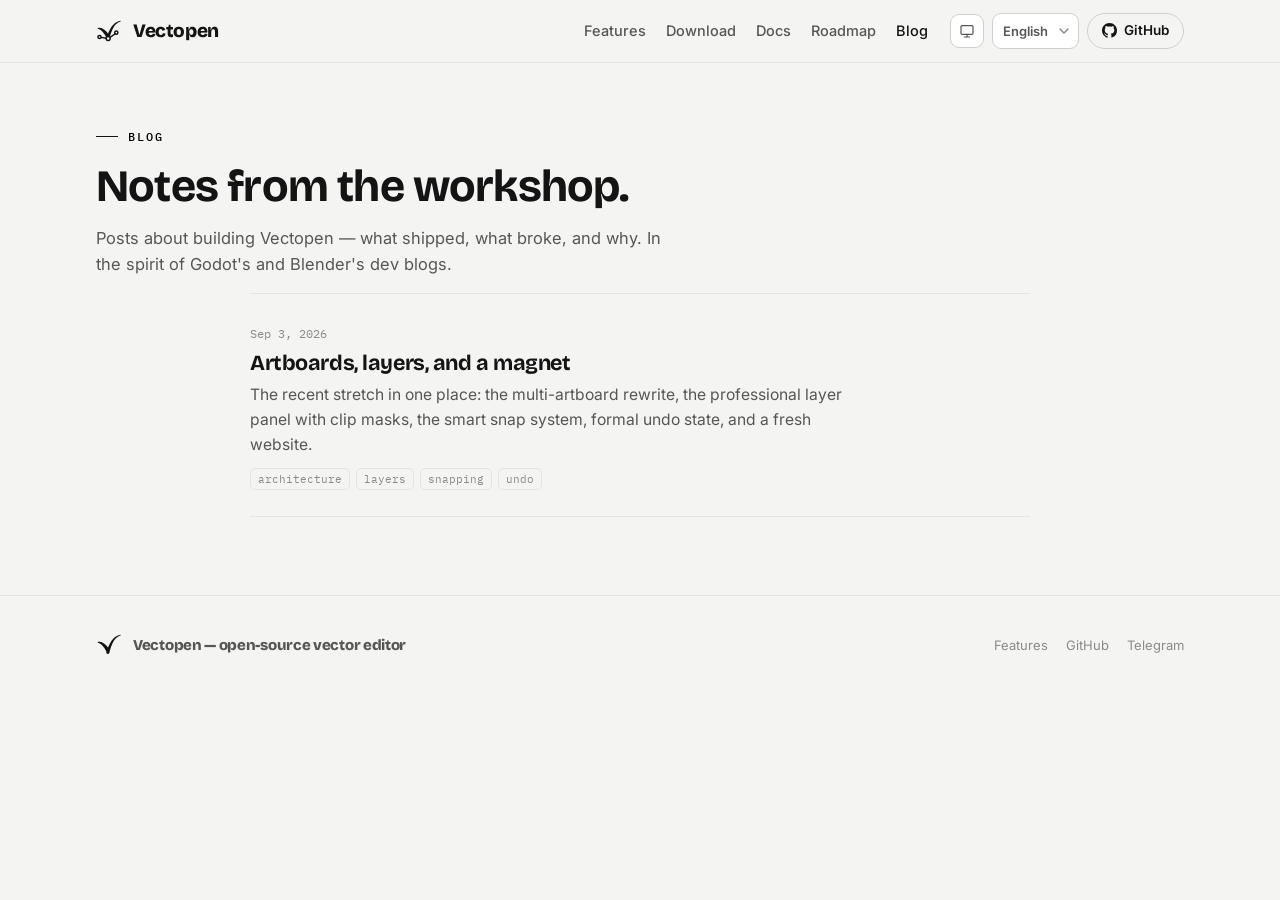
==== web/blog/index.html @ fef42748 "Initial commit: landing page, blog, and user manual Moved from the main -Vectopen repo: web/ (landin" ====
<!doctype html>
<html lang="en">
<head>
<meta charset="utf-8">
<meta name="viewport" content="width=device-width, initial-scale=1">
<title>Vectopen — Blog</title>
<meta name="description" content="Blog for Vectopen — notes from building an open-source vector editor on Godot.">
<script>try{var t=localStorage.getItem('vectopen-theme');if(t==='light'||t==='dark')document.documentElement.setAttribute('data-theme',t);}catch(e){}</script>
<link rel="preconnect" href="https://fonts.googleapis.com">
<link rel="preconnect" href="https://fonts.gstatic.com" crossorigin>
<link rel="stylesheet" href="https://fonts.googleapis.com/css2?family=Bricolage+Grotesque:opsz,wght@12..96,500;12..96,600;12..96,700;12..96,800&family=Inter:wght@400;500;600&family=IBM+Plex+Mono:wght@400;500&display=swap">
<link rel="stylesheet" href="../assets/site.css">
<link rel="icon" href="data:image/svg+xml,%3Csvg xmlns='http://www.w3.org/2000/svg' viewBox='268.5 499 34.5 29'%3E%3Cpath fill='%23141414' d='M282.118,523.24C281.195,520.222 277.013,515.111 275.044,513.419C274.945,513.334 273.04,511.481 270.881,511.072C270.503,511 270.557,510.899 270.23,510.617C270.393,510.469 270.498,510.265 270.661,510.117C270.667,510.112 271.728,509.793 272.892,509.882C277.366,510.222 281.733,513.812 284.248,517.571C285.167,515.396 286.308,512.985 287.583,510.872C290.112,506.679 294.107,501.703 300.722,500.449C300.795,500.435 300.873,500.382 300.942,500.409C301.254,500.529 301.195,500.632 301.505,500.752C301.344,500.9 301.323,501.163 301.162,501.312C300.923,501.533 296.197,502.223 292.169,508.513C289.34,512.929 287.609,518.8 286.423,523.234C286.435,523.896 286.318,524.489 286.055,524.984C284.748,527.441 281.627,526.228 281.897,524.005C281.905,523.937 281.981,523.667 282.118,523.24Z'/%3E%3C/svg%3E">
<style>
.blog-hero{padding:64px 0 8px}
.post-row{
  display:block;border-top:1px solid var(--line);padding:26px 0;
}
.post-row:last-child{border-bottom:1px solid var(--line)}
.post-row time{font-family:"IBM Plex Mono",monospace;font-size:12px;color:var(--ink-3)}
.post-row h3{font-size:1.35rem;margin:6px 0 7px;letter-spacing:-.02em}
.post-row:hover h3{text-decoration:underline;text-underline-offset:3px}
.post-row p{color:var(--ink-2);font-size:.98rem;max-width:60ch}
.post-row .tags{margin-top:10px;display:flex;gap:6px;flex-wrap:wrap}
.post-row .tag-chip{font-family:"IBM Plex Mono",monospace;font-size:10.5px;color:var(--ink-3);border:1px solid var(--line);border-radius:5px;padding:2px 7px}
#loaderr{color:var(--ink-3);margin-top:24px}
</style>
</head>
<body>

<header class="nav">
  <div class="wrap nav-in">
    <a class="brand" href="../">
      <svg class="logomark" viewBox="0 0 35 31" aria-hidden="true"><g transform="translate(-268.083 -498.615)"><path class="lm-swoosh" d="M282.118,523.24C281.195,520.222 277.013,515.111 275.044,513.419C274.945,513.334 273.04,511.481 270.881,511.072C270.503,511 270.557,510.899 270.23,510.617C270.393,510.469 270.498,510.265 270.661,510.117C270.667,510.112 271.728,509.793 272.892,509.882C277.366,510.222 281.733,513.812 284.248,517.571C285.167,515.396 286.308,512.985 287.583,510.872C290.112,506.679 294.107,501.703 300.722,500.449C300.795,500.435 300.873,500.382 300.942,500.409C301.254,500.529 301.195,500.632 301.505,500.752C301.344,500.9 301.323,501.163 301.162,501.312C300.923,501.533 296.197,502.223 292.169,508.513C289.34,512.929 287.609,518.8 286.423,523.234C286.435,523.896 286.318,524.489 286.055,524.984C284.748,527.441 281.627,526.228 281.897,524.005C281.905,523.937 281.981,523.667 282.118,523.24Z"/><path class="lm-line" d="M284.811,524.256L293.701,517.917"/><path class="lm-line" d="M282.229,522.133L272.651,520.59" transform="translate(2.25866 2.12231)"/><circle class="lm-node" cx="283.98" cy="524.256" r="7.468" transform="matrix(0.282308,0,0,0.282308,215.263,368.353)"/><circle class="lm-node" cx="283.98" cy="524.256" r="7.468" transform="matrix(0.282308,0,0,0.282308,192.632,374.146)"/><circle class="lm-node" cx="283.98" cy="524.256" r="7.468" transform="matrix(0.356531,0,0,0.356531,183.24,337.342)"/></g></svg>
      Vectopen
    </a>
    <nav class="nav-links">
      <a href="../#features" data-i18n="nav.features">Features</a>
      <a href="../#download" data-i18n="nav.download">Download</a>
      <a href="../#docs" data-i18n="nav.docs">Docs</a>
      <a href="../#roadmap" data-i18n="nav.roadmap">Roadmap</a>
      <a href="./" aria-current="page" data-i18n="nav.blog">Blog</a>
    </nav>
    <div class="nav-tools">
      <button id="themeBtn" class="icon-btn" type="button" aria-label="Toggle theme">
        <svg class="ti ti-system" viewBox="0 0 24 24" fill="none" stroke="currentColor" stroke-width="1.8"><rect x="3" y="4" width="18" height="13" rx="1.5"/><path d="M8 21h8M12 17v4" stroke-linecap="round"/></svg>
        <svg class="ti ti-light" viewBox="0 0 24 24" fill="none" stroke="currentColor" stroke-width="1.8" stroke-linecap="round"><circle cx="12" cy="12" r="4"/><path d="M12 2v2M12 20v2M2 12h2M20 12h2M4.9 4.9l1.4 1.4M17.7 17.7l1.4 1.4M19.1 4.9l-1.4 1.4M6.3 17.7l-1.4 1.4"/></svg>
        <svg class="ti ti-dark" viewBox="0 0 24 24" fill="currentColor"><path d="M21 12.8A9 9 0 1111.2 3a7 7 0 009.8 9.8z"/></svg>
      </button>
      <select id="langSel" class="lang-sel" aria-label="Language"></select>
      <a class="nav-gh" href="https://github.com/malabo1990/-Vectopen" target="_blank" rel="noopener">
        <svg width="15" height="15" viewBox="0 0 16 16" fill="currentColor" aria-hidden="true"><path d="M8 0C3.58 0 0 3.58 0 8c0 3.54 2.29 6.53 5.47 7.59.4.07.55-.17.55-.38 0-.19-.01-.82-.01-1.49-2.01.37-2.53-.49-2.69-.94-.09-.23-.48-.94-.82-1.13-.28-.15-.68-.52-.01-.53.63-.01 1.08.58 1.23.82.72 1.21 1.87.87 2.33.66.07-.52.28-.87.51-1.07-1.78-.2-3.64-.89-3.64-3.95 0-.87.31-1.59.82-2.15-.08-.2-.36-1.02.08-2.12 0 0 .67-.21 2.2.82.64-.18 1.32-.27 2-.27.68 0 1.36.09 2 .27 1.53-1.04 2.2-.82 2.2-.82.44 1.1.16 1.92.08 2.12.51.56.82 1.27.82 2.15 0 3.07-1.87 3.75-3.65 3.95.29.25.54.73.54 1.48 0 1.07-.01 1.93-.01 2.2 0 .21.15.46.55.38A8.01 8.01 0 0016 8c0-4.42-3.58-8-8-8z"/></svg>
        <span>GitHub</span>
      </a>
    </div>
  </div>
</header>

<section class="blog-hero">
  <div class="wrap">
    <div class="sec-eyebrow" data-i18n="blog.eyebrow">Blog</div>
    <h1 class="sec-h" style="font-size:clamp(2rem,4vw,2.8rem)" data-i18n="blog.h">Notes from the workshop.</h1>
    <p class="sec-lead" data-i18n="blog.lead">Posts about building Vectopen &mdash; what shipped, what broke, and why. In the spirit of Godot's and Blender's dev blogs.</p>
  </div>
</section>

<section style="padding-top:8px">
  <div class="wrap" style="max-width:52rem">
    <div id="posts"></div>
    <p id="empty" hidden data-i18n="blog.empty">No posts yet. Check back soon.</p>
    <p id="loaderr" hidden>Couldn't load the post list.</p>
  </div>
</section>

<footer>
  <div class="wrap foot-in">
    <span class="brand" style="font-size:15px;color:var(--ink-2)">
      <svg class="logomark" viewBox="0 0 35 31" width="20" height="20" aria-hidden="true"><g transform="translate(-268.083 -498.615)"><path class="lm-swoosh" d="M282.118,523.24C281.195,520.222 277.013,515.111 275.044,513.419C274.945,513.334 273.04,511.481 270.881,511.072C270.503,511 270.557,510.899 270.23,510.617C270.393,510.469 270.498,510.265 270.661,510.117C270.667,510.112 271.728,509.793 272.892,509.882C277.366,510.222 281.733,513.812 284.248,517.571C285.167,515.396 286.308,512.985 287.583,510.872C290.112,506.679 294.107,501.703 300.722,500.449C300.795,500.435 300.873,500.382 300.942,500.409C301.254,500.529 301.195,500.632 301.505,500.752C301.344,500.9 301.323,501.163 301.162,501.312C300.923,501.533 296.197,502.223 292.169,508.513C289.34,512.929 287.609,518.8 286.423,523.234C286.435,523.896 286.318,524.489 286.055,524.984C284.748,527.441 281.627,526.228 281.897,524.005C281.905,523.937 281.981,523.667 282.118,523.24Z"/></g></svg>
      <span data-i18n="foot.brand">Vectopen &mdash; open-source vector editor</span>
    </span>
    <div class="foot-links">
      <a href="../" data-i18n="nav.features">Home</a>
      <a href="https://github.com/malabo1990/-Vectopen" target="_blank" rel="noopener" data-i18n="foot.gh">GitHub</a>
      <a href="https://t.me/vectopen" target="_blank" rel="noopener" data-i18n="foot.tg">Telegram</a>
    </div>
  </div>
</footer>

<script src="../assets/i18n.js"></script>
<script src="../assets/site.js"></script>
<script src="../assets/blog.js"></script>
<script>
(function () {
  var host = document.getElementById("posts");
  VectopenBlog.list("").then(function (posts) {
    if (!posts.length) { document.getElementById("empty").hidden = false; return; }
    host.innerHTML = posts.map(function (p) {
      var tags = (p.tags || []).map(function (t) { return '<span class="tag-chip">' + VectopenBlog.esc(t) + '</span>'; }).join("");
      return '<a class="post-row" href="post.html?p=' + encodeURIComponent(p.slug) + '">'
        + '<time>' + VectopenBlog.fmtDate(p.date) + '</time>'
        + '<h3>' + VectopenBlog.esc(p.title) + '</h3>'
        + '<p>' + VectopenBlog.esc(p.summary || "") + '</p>'
        + (tags ? '<div class="tags">' + tags + '</div>' : '')
        + '</a>';
    }).join("");
  }).catch(function () {
    document.getElementById("loaderr").hidden = false;
  });
})();
</script>
</body>
</html>
---- web/assets/site.css ----
/* Vectopen site — shared shell. Identidad monocroma: negro · gris · blanco. */
*{margin:0;box-sizing:border-box}
img,svg{max-width:100%}
[hidden]{display:none!important}

:root{
  --paper:#F4F4F2;
  --surface:#FFFFFF;
  --surface-2:#F9F9F7;
  --ink:#141414;
  --ink-2:#565656;
  --ink-3:#8A8A8A;
  --line:#E4E4E1;
  --line-2:#CFCFCB;
  --accent:#141414;
  --accent-deep:#000000;
  --accent-wash:#EEEEEB;
  --node:#565656;
  --node-wash:#EEEEEB;
  --grid:rgba(20,20,20,.05);
  --radius:14px;
  --radius-sm:10px;
  --shadow-sm:0 1px 2px rgba(20,20,20,.05);
  --shadow:0 2px 4px rgba(20,20,20,.04), 0 18px 44px -22px rgba(20,20,20,.20);
  --maxw:1140px;
  color-scheme:light dark;
}
@media (prefers-color-scheme:dark){
  :root:not([data-theme="light"]){
    --paper:#0E0E0E;--surface:#171717;--surface-2:#121212;
    --ink:#EDEDEA;--ink-2:#A2A2A0;--ink-3:#6E6E6E;
    --line:#282828;--line-2:#3A3A3A;
    --accent:#EDEDEA;--accent-deep:#FFFFFF;--accent-wash:rgba(255,255,255,.06);
    --node:#A2A2A0;--node-wash:rgba(255,255,255,.06);--grid:rgba(237,237,234,.055);
    --shadow-sm:0 1px 2px rgba(0,0,0,.45);
    --shadow:0 2px 4px rgba(0,0,0,.35), 0 22px 50px -24px rgba(0,0,0,.65);
  }
}
:root[data-theme="dark"]{
  --paper:#0E0E0E;--surface:#171717;--surface-2:#121212;
  --ink:#EDEDEA;--ink-2:#A2A2A0;--ink-3:#6E6E6E;
  --line:#282828;--line-2:#3A3A3A;
  --accent:#EDEDEA;--accent-deep:#FFFFFF;--accent-wash:rgba(255,255,255,.06);
  --node:#A2A2A0;--node-wash:rgba(255,255,255,.06);--grid:rgba(237,237,234,.055);
  --shadow-sm:0 1px 2px rgba(0,0,0,.45);
  --shadow:0 2px 4px rgba(0,0,0,.35), 0 22px 50px -24px rgba(0,0,0,.65);
}

body{
  background:var(--paper);color:var(--ink);
  font-family:"Inter",system-ui,-apple-system,Segoe UI,Roboto,sans-serif;
  font-size:16px;line-height:1.6;-webkit-font-smoothing:antialiased;
}
.wrap{max-width:var(--maxw);margin:0 auto;padding:0 26px}
.mono{font-family:"IBM Plex Mono",ui-monospace,SFMono-Regular,Menlo,monospace}
h1,h2,h3,h4{font-family:"Bricolage Grotesque","Inter",sans-serif;line-height:1.08;letter-spacing:-.018em;font-weight:700}
a{color:inherit;text-decoration:none}
::selection{background:var(--accent);color:var(--paper)}

/* ---------- nav ---------- */
header.nav{position:sticky;top:0;z-index:50;background:var(--paper);border-bottom:1px solid var(--line)}
@supports (backdrop-filter:blur(1px)){
  header.nav{backdrop-filter:blur(10px);background:color-mix(in srgb, var(--paper) 82%, transparent)}
}
.nav-in{display:flex;align-items:center;gap:22px;height:62px}
.brand{display:flex;align-items:center;gap:11px;font-family:"Bricolage Grotesque",sans-serif;font-weight:800;font-size:19px;letter-spacing:-.02em}
.brand svg{width:26px;height:26px;flex:none}
.logomark{overflow:visible}
.logomark .lm-swoosh{fill:var(--accent)}
.logomark .lm-line{fill:none;stroke:var(--accent);stroke-width:1.4;vector-effect:non-scaling-stroke;stroke-linecap:round}
.logomark .lm-node{fill:var(--surface);stroke:var(--accent);stroke-width:1.5;vector-effect:non-scaling-stroke}
.nav-links{display:flex;gap:20px;margin-left:auto;font-size:14.5px;color:var(--ink-2);font-weight:500}
.nav-links a:hover,.nav-links a[aria-current]{color:var(--ink)}
.nav-tools{display:flex;align-items:center;gap:8px}
.icon-btn{
  display:inline-grid;place-items:center;width:34px;height:34px;
  border:1px solid var(--line-2);border-radius:9px;background:var(--surface);
  color:var(--ink-2);cursor:pointer;
}
.icon-btn:hover{color:var(--ink);border-color:var(--ink-3)}
.icon-btn svg{width:16px;height:16px}
#themeBtn .ti{display:none}
#themeBtn[data-theme="system"] .ti-system{display:block}
#themeBtn[data-theme="light"] .ti-light{display:block}
#themeBtn[data-theme="dark"] .ti-dark{display:block}
.lang-sel{
  appearance:none;-webkit-appearance:none;
  font:inherit;font-size:13px;font-weight:600;color:var(--ink-2);
  border:1px solid var(--line-2);border-radius:9px;background:var(--surface);
  padding:7px 26px 7px 10px;cursor:pointer;
  background-image:url("data:image/svg+xml,%3Csvg xmlns='http://www.w3.org/2000/svg' width='10' height='6' viewBox='0 0 10 6'%3E%3Cpath d='M1 1l4 4 4-4' fill='none' stroke='%238A8A8A' stroke-width='1.5' stroke-linecap='round'/%3E%3C/svg%3E");
  background-repeat:no-repeat;background-position:right 9px center;
}
.lang-sel:hover{color:var(--ink);border-color:var(--ink-3)}
.nav-gh{display:inline-flex;align-items:center;gap:7px;border:1px solid var(--line-2);border-radius:999px;padding:6px 14px;font-size:13.5px;font-weight:600;color:var(--ink)}
.nav-gh:hover{border-color:var(--ink-3);background:var(--surface)}
@media (max-width:820px){.nav-links{display:none}.nav-gh span{display:none}}

/* ---------- footer ---------- */
footer{border-top:1px solid var(--line);padding:36px 0 60px;color:var(--ink-3);font-size:13px}
.foot-in{display:flex;justify-content:space-between;gap:20px;flex-wrap:wrap;align-items:center}
.foot-in .brand{font-size:15px;color:var(--ink-2)}
.foot-links{display:flex;gap:18px;flex-wrap:wrap}
.foot-links a:hover{color:var(--ink)}

/* ---------- shared section shell ---------- */
section{padding:78px 0}
.sec-eyebrow{
  font-family:"IBM Plex Mono",monospace;font-size:12px;font-weight:500;
  text-transform:uppercase;letter-spacing:.16em;color:var(--accent-deep);
  display:flex;align-items:center;gap:10px;margin-bottom:16px;
}
.sec-eyebrow::before{content:"";width:22px;height:1px;background:var(--accent)}
h2.sec-h{font-size:clamp(1.8rem,3.6vw,2.6rem);font-weight:700;max-width:22ch}
.sec-lead{margin-top:14px;color:var(--ink-2);max-width:58ch;font-size:1.03rem}
.btn{display:inline-flex;align-items:center;gap:9px;font-weight:600;font-size:15px;border-radius:11px;padding:12px 20px;border:1px solid transparent;transition:transform .08s ease}
.btn:active{transform:translateY(1px)}
.btn-primary{background:var(--accent);color:var(--paper);box-shadow:0 6px 18px -8px rgba(20,20,20,.4)}
.btn-primary:hover{background:var(--accent-deep)}
.btn-ghost{background:var(--surface);color:var(--ink);border-color:var(--line-2)}
.btn-ghost:hover{border-color:var(--ink-3)}

/* ---------- prose (blog posts) ---------- */
.prose{max-width:44rem;margin:0 auto;color:var(--ink)}
.prose h1{font-size:clamp(2rem,4.5vw,2.9rem);letter-spacing:-.025em;margin:0 0 .3em}
.prose h2{font-size:1.5rem;margin:1.9em 0 .5em}
.prose h3{font-size:1.15rem;margin:1.6em 0 .4em}
.prose p{margin:1.05em 0;color:var(--ink-2)}
.prose strong{color:var(--ink);font-weight:600}
.prose a{color:var(--ink);text-decoration:underline;text-underline-offset:3px;text-decoration-color:var(--line-2)}
.prose a:hover{text-decoration-color:var(--ink)}
.prose ul,.prose ol{margin:1.05em 0;padding-left:1.3em;color:var(--ink-2)}
.prose li{margin:.4em 0}
.prose li::marker{color:var(--ink-3)}
.prose code{font-family:"IBM Plex Mono",monospace;font-size:.88em;background:var(--accent-wash);border:1px solid var(--line);border-radius:5px;padding:1px 5px}
.prose pre{background:var(--surface-2);border:1px solid var(--line);border-radius:var(--radius-sm);padding:16px 18px;overflow-x:auto;margin:1.3em 0}
.prose pre code{background:none;border:0;padding:0;font-size:.85em;color:var(--ink)}
.prose blockquote{margin:1.3em 0;padding:2px 0 2px 18px;border-left:2px solid var(--line-2);color:var(--ink-3)}
.prose img{border:1px solid var(--line);border-radius:var(--radius-sm);margin:1.3em 0}
.prose hr{border:0;border-top:1px solid var(--line);margin:2.4em 0}
.prose table{border-collapse:collapse;width:100%;font-size:.92em;margin:1.3em 0;display:block;overflow-x:auto}
.prose th,.prose td{border:1px solid var(--line);padding:8px 12px;text-align:left}
.prose th{background:var(--surface-2);font-family:"Bricolage Grotesque",sans-serif;font-weight:600}

@media (max-width:560px){.wrap{padding:0 18px}section{padding:56px 0}}
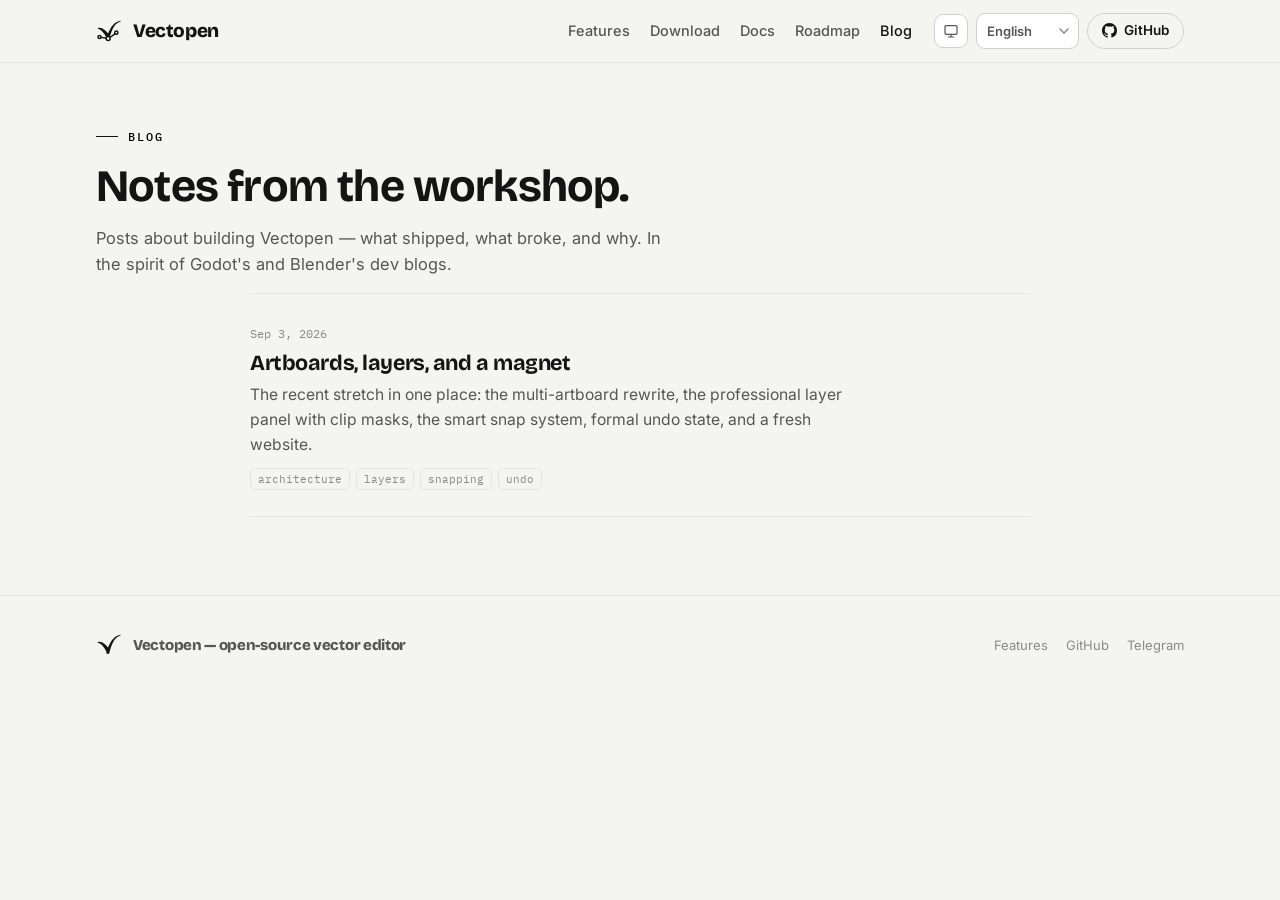
==== commit cea48b6b: "Add fr/de/pt/ru/zh/ja/ar/hi translations with auto-detect and RTL Co-Authored-By: Claude Opus 5.5 <n" ====
--- a/web/blog/index.html
+++ b/web/blog/index.html
@@ -87,6 +87,14 @@
 </footer>
 
 <script src="../assets/i18n.js"></script>
+<script src="../assets/i18n/fr.js"></script>
+<script src="../assets/i18n/de.js"></script>
+<script src="../assets/i18n/pt.js"></script>
+<script src="../assets/i18n/ru.js"></script>
+<script src="../assets/i18n/zh.js"></script>
+<script src="../assets/i18n/ja.js"></script>
+<script src="../assets/i18n/ar.js"></script>
+<script src="../assets/i18n/hi.js"></script>
 <script src="../assets/site.js"></script>
 <script src="../assets/blog.js"></script>
 <script>
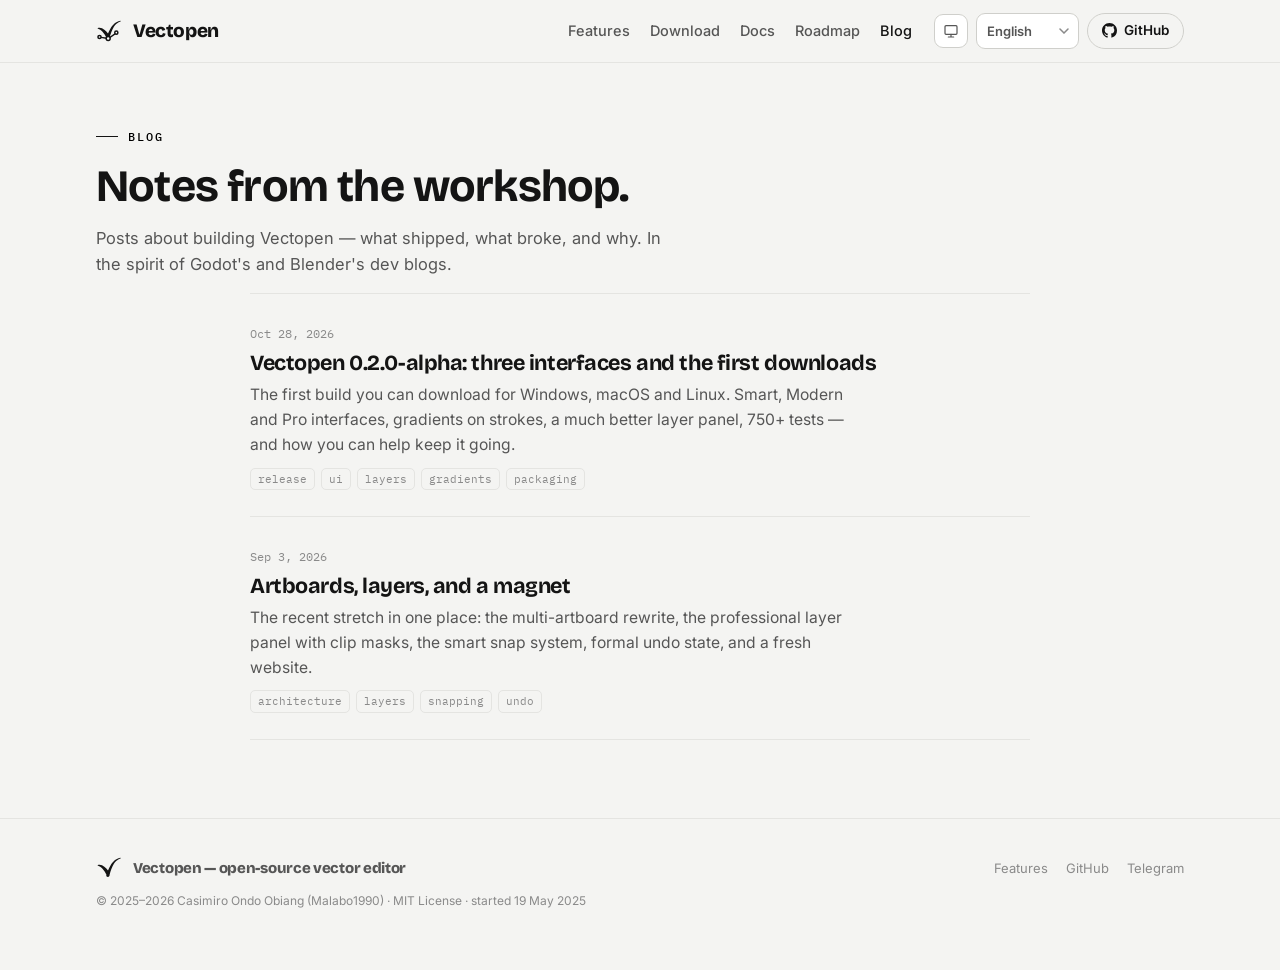
==== commit c4e7b9de: "Author and dates: footer © 2025–2026 Casimiro Ondo Obiang (Malabo1990), JSON-LD author/dateCreated, " ====
--- a/web/blog/index.html
+++ b/web/blog/index.html
@@ -84,6 +84,7 @@
       <a href="https://t.me/vectopen" target="_blank" rel="noopener" data-i18n="foot.tg">Telegram</a>
     </div>
   </div>
+<div class="wrap foot-copy" style="padding-top:10px;font-size:12px;color:var(--ink-3)">&copy; 2025&ndash;2026 Casimiro Ondo Obiang (Malabo1990) &middot; <a href="https://github.com/malabo1990/-Vectopen/blob/main/LICENSE" target="_blank" rel="noopener" style="color:inherit">MIT License</a> &middot; started 19 May 2025</div>
 </footer>
 
 <script src="../assets/i18n.js"></script>
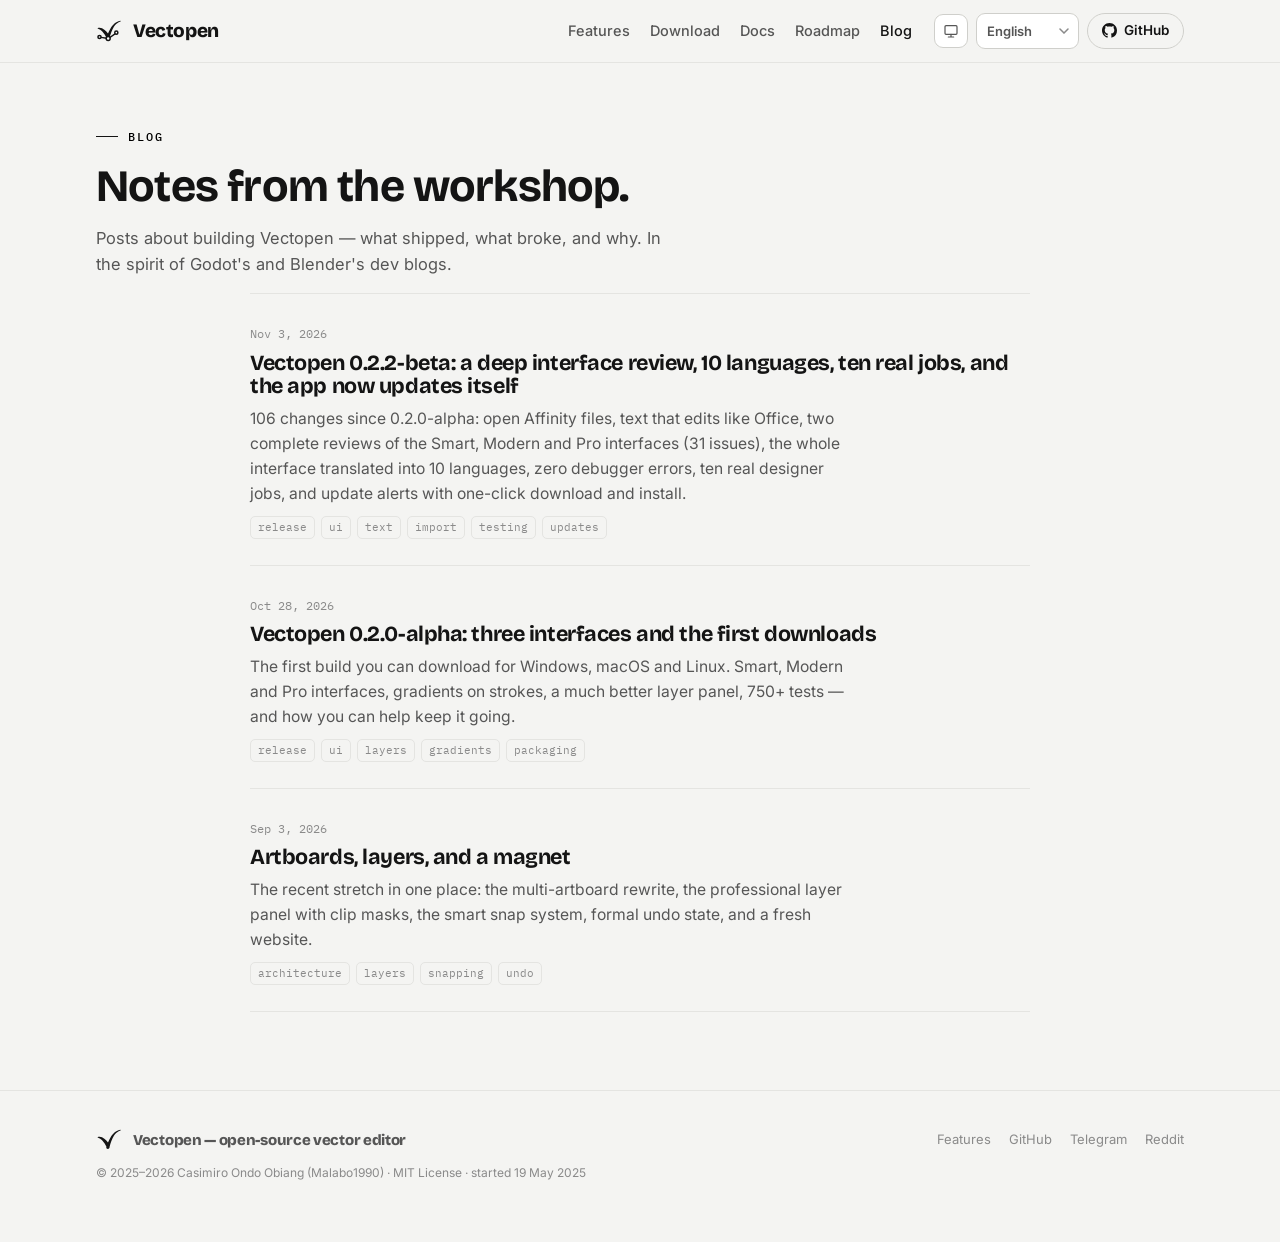
==== commit 049edd21: "Web: enlace a Reddit (r/Vectopen_editor) en portada, pie de página, blog, documentación y datos estr" ====
--- a/web/blog/index.html
+++ b/web/blog/index.html
@@ -82,6 +82,7 @@
       <a href="../" data-i18n="nav.features">Home</a>
       <a href="https://github.com/malabo1990/-Vectopen" target="_blank" rel="noopener" data-i18n="foot.gh">GitHub</a>
       <a href="https://t.me/vectopen" target="_blank" rel="noopener" data-i18n="foot.tg">Telegram</a>
+      <a href="https://www.reddit.com/r/Vectopen_editor/" target="_blank" rel="noopener" data-i18n="foot.reddit">Reddit</a>
     </div>
   </div>
 <div class="wrap foot-copy" style="padding-top:10px;font-size:12px;color:var(--ink-3)">&copy; 2025&ndash;2026 Casimiro Ondo Obiang (Malabo1990) &middot; <a href="https://github.com/malabo1990/-Vectopen/blob/main/LICENSE" target="_blank" rel="noopener" style="color:inherit">MIT License</a> &middot; started 19 May 2025</div>
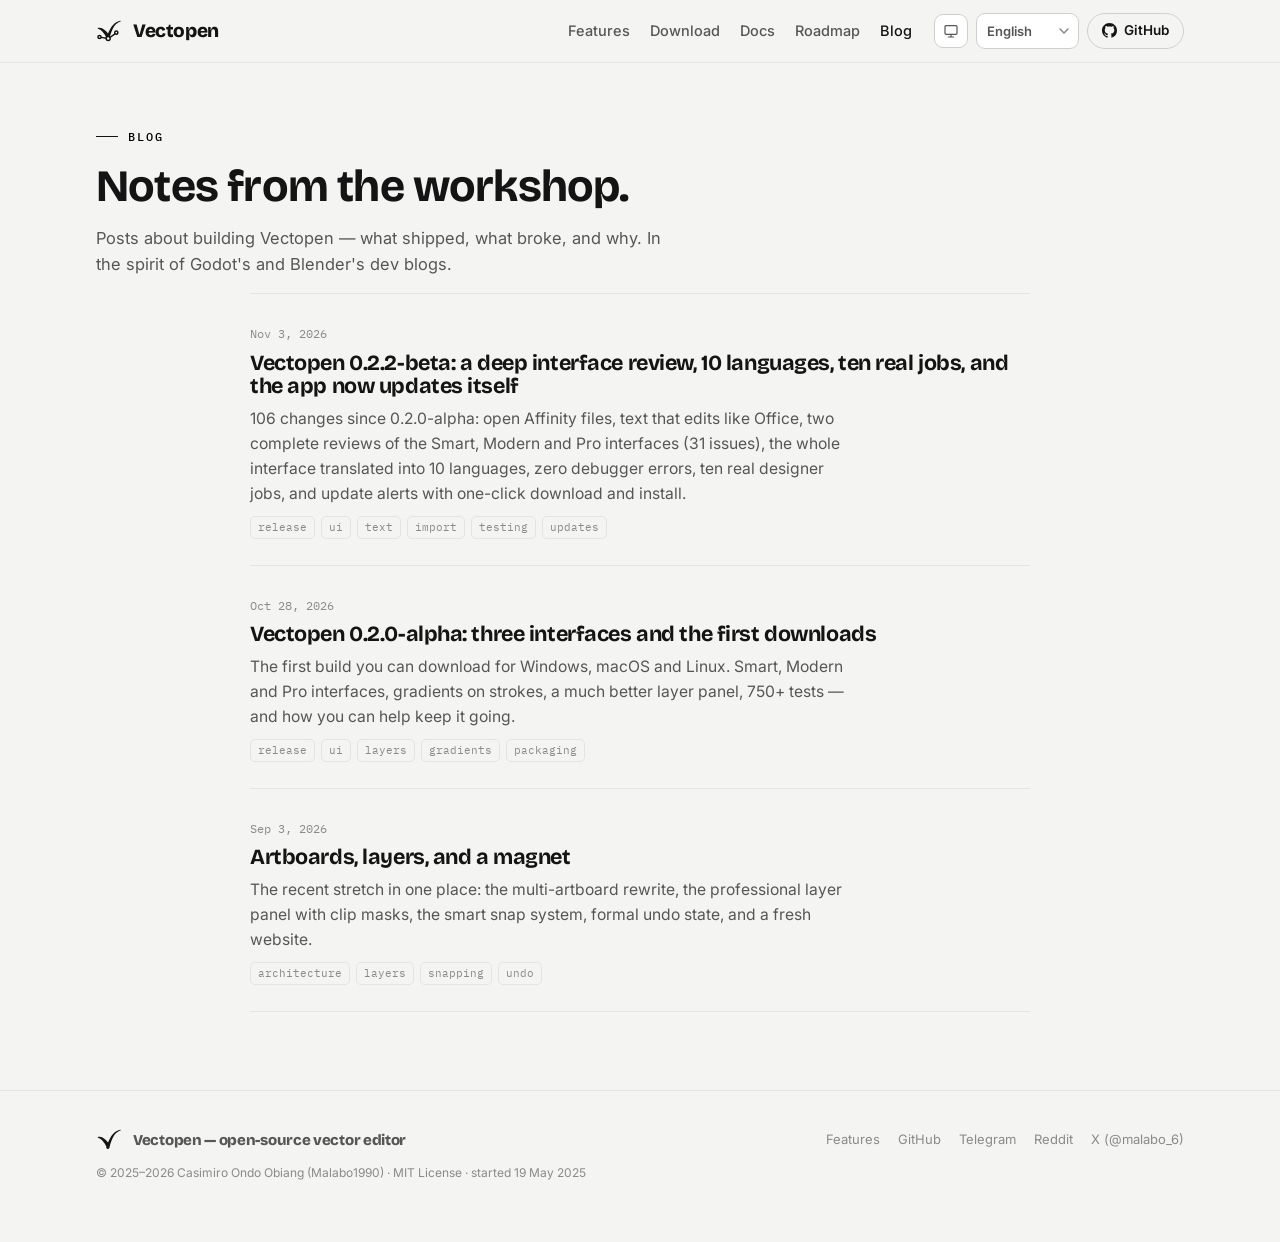
==== commit 4fdfc0f5: "Web: enlace a X (@malabo_6) en el pie de página, blog, documentación y autor (datos estructurados) C" ====
--- a/web/blog/index.html
+++ b/web/blog/index.html
@@ -83,6 +83,7 @@
       <a href="https://github.com/malabo1990/-Vectopen" target="_blank" rel="noopener" data-i18n="foot.gh">GitHub</a>
       <a href="https://t.me/vectopen" target="_blank" rel="noopener" data-i18n="foot.tg">Telegram</a>
       <a href="https://www.reddit.com/r/Vectopen_editor/" target="_blank" rel="noopener" data-i18n="foot.reddit">Reddit</a>
+      <a href="https://x.com/malabo_6" target="_blank" rel="noopener me" data-i18n="foot.x">X</a>
     </div>
   </div>
 <div class="wrap foot-copy" style="padding-top:10px;font-size:12px;color:var(--ink-3)">&copy; 2025&ndash;2026 Casimiro Ondo Obiang (Malabo1990) &middot; <a href="https://github.com/malabo1990/-Vectopen/blob/main/LICENSE" target="_blank" rel="noopener" style="color:inherit">MIT License</a> &middot; started 19 May 2025</div>
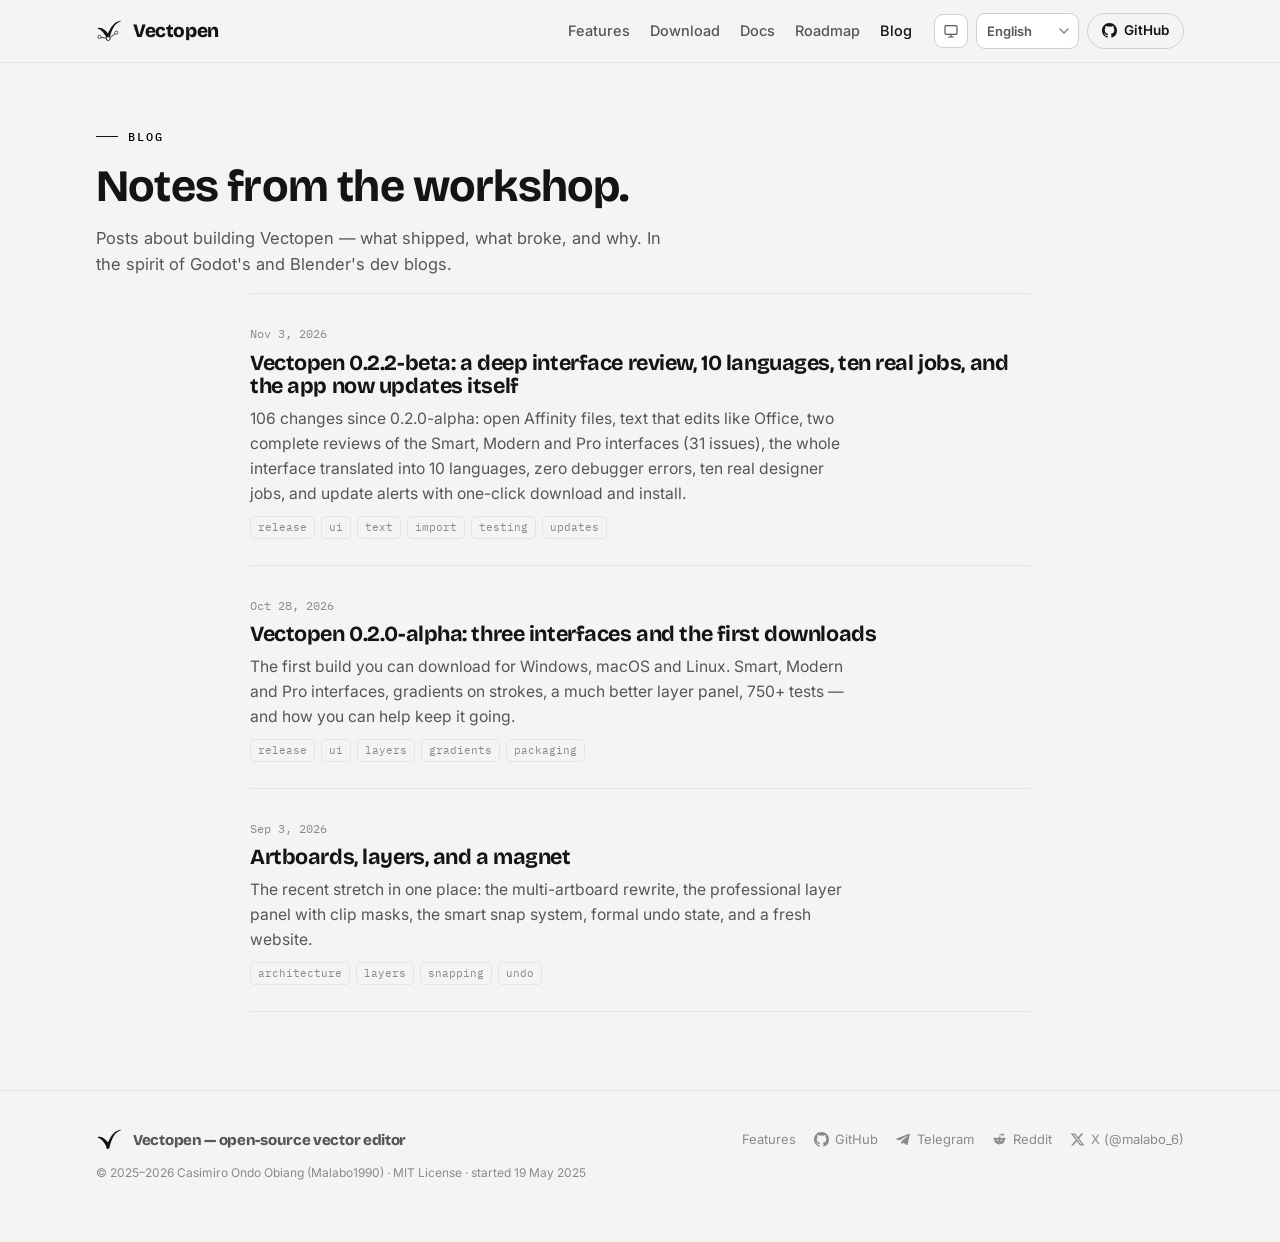
==== commit 53b93045: "Web: logo original de Vectopen (cabecera, pie y favicon), iconos en los enlaces de comunidad, .vtc →" ====
--- a/web/blog/index.html
+++ b/web/blog/index.html
@@ -10,7 +10,8 @@
 <link rel="preconnect" href="https://fonts.gstatic.com" crossorigin>
 <link rel="stylesheet" href="https://fonts.googleapis.com/css2?family=Bricolage+Grotesque:opsz,wght@12..96,500;12..96,600;12..96,700;12..96,800&family=Inter:wght@400;500;600&family=IBM+Plex+Mono:wght@400;500&display=swap">
 <link rel="stylesheet" href="../assets/site.css">
-<link rel="icon" href="data:image/svg+xml,%3Csvg xmlns='http://www.w3.org/2000/svg' viewBox='268.5 499 34.5 29'%3E%3Cpath fill='%23141414' d='M282.118,523.24C281.195,520.222 277.013,515.111 275.044,513.419C274.945,513.334 273.04,511.481 270.881,511.072C270.503,511 270.557,510.899 270.23,510.617C270.393,510.469 270.498,510.265 270.661,510.117C270.667,510.112 271.728,509.793 272.892,509.882C277.366,510.222 281.733,513.812 284.248,517.571C285.167,515.396 286.308,512.985 287.583,510.872C290.112,506.679 294.107,501.703 300.722,500.449C300.795,500.435 300.873,500.382 300.942,500.409C301.254,500.529 301.195,500.632 301.505,500.752C301.344,500.9 301.323,501.163 301.162,501.312C300.923,501.533 296.197,502.223 292.169,508.513C289.34,512.929 287.609,518.8 286.423,523.234C286.435,523.896 286.318,524.489 286.055,524.984C284.748,527.441 281.627,526.228 281.897,524.005C281.905,523.937 281.981,523.667 282.118,523.24Z'/%3E%3C/svg%3E">
+<link rel="icon" type="image/svg+xml" href="../favicon.svg">
+<link rel="apple-touch-icon" href="../apple-touch-icon.png">
 <style>
 .blog-hero{padding:64px 0 8px}
 .post-row{
@@ -24,6 +25,9 @@
 .post-row .tags{margin-top:10px;display:flex;gap:6px;flex-wrap:wrap}
 .post-row .tag-chip{font-family:"IBM Plex Mono",monospace;font-size:10.5px;color:var(--ink-3);border:1px solid var(--line);border-radius:5px;padding:2px 7px}
 #loaderr{color:var(--ink-3);margin-top:24px}
+.sico{width:15px;height:15px;flex:none;fill:currentColor;vertical-align:-2px;margin-right:6px}
+.foot-links a{display:inline-flex;align-items:center}
+.cta-row .btn .sico{width:17px;height:17px}
 </style>
 </head>
 <body>
@@ -75,15 +79,15 @@
 <footer>
   <div class="wrap foot-in">
     <span class="brand" style="font-size:15px;color:var(--ink-2)">
-      <svg class="logomark" viewBox="0 0 35 31" width="20" height="20" aria-hidden="true"><g transform="translate(-268.083 -498.615)"><path class="lm-swoosh" d="M282.118,523.24C281.195,520.222 277.013,515.111 275.044,513.419C274.945,513.334 273.04,511.481 270.881,511.072C270.503,511 270.557,510.899 270.23,510.617C270.393,510.469 270.498,510.265 270.661,510.117C270.667,510.112 271.728,509.793 272.892,509.882C277.366,510.222 281.733,513.812 284.248,517.571C285.167,515.396 286.308,512.985 287.583,510.872C290.112,506.679 294.107,501.703 300.722,500.449C300.795,500.435 300.873,500.382 300.942,500.409C301.254,500.529 301.195,500.632 301.505,500.752C301.344,500.9 301.323,501.163 301.162,501.312C300.923,501.533 296.197,502.223 292.169,508.513C289.34,512.929 287.609,518.8 286.423,523.234C286.435,523.896 286.318,524.489 286.055,524.984C284.748,527.441 281.627,526.228 281.897,524.005C281.905,523.937 281.981,523.667 282.118,523.24Z"/></g></svg>
+      <svg class="logomark" viewBox="0 0 35 31" width="26" height="26" aria-hidden="true"><g transform="translate(-268.083 -498.615)"><path class="lm-swoosh" d="M282.118,523.24C281.195,520.222 277.013,515.111 275.044,513.419C274.945,513.334 273.04,511.481 270.881,511.072C270.503,511 270.557,510.899 270.23,510.617C270.393,510.469 270.498,510.265 270.661,510.117C270.667,510.112 271.728,509.793 272.892,509.882C277.366,510.222 281.733,513.812 284.248,517.571C285.167,515.396 286.308,512.985 287.583,510.872C290.112,506.679 294.107,501.703 300.722,500.449C300.795,500.435 300.873,500.382 300.942,500.409C301.254,500.529 301.195,500.632 301.505,500.752C301.344,500.9 301.323,501.163 301.162,501.312C300.923,501.533 296.197,502.223 292.169,508.513C289.34,512.929 287.609,518.8 286.423,523.234C286.435,523.896 286.318,524.489 286.055,524.984C284.748,527.441 281.627,526.228 281.897,524.005C281.905,523.937 281.981,523.667 282.118,523.24Z"/></g></svg>
       <span data-i18n="foot.brand">Vectopen &mdash; open-source vector editor</span>
     </span>
     <div class="foot-links">
       <a href="../" data-i18n="nav.features">Home</a>
-      <a href="https://github.com/malabo1990/-Vectopen" target="_blank" rel="noopener" data-i18n="foot.gh">GitHub</a>
-      <a href="https://t.me/vectopen" target="_blank" rel="noopener" data-i18n="foot.tg">Telegram</a>
-      <a href="https://www.reddit.com/r/Vectopen_editor/" target="_blank" rel="noopener" data-i18n="foot.reddit">Reddit</a>
-      <a href="https://x.com/malabo_6" target="_blank" rel="noopener me" data-i18n="foot.x">X</a>
+      <a href="https://github.com/malabo1990/-Vectopen" target="_blank" rel="noopener"><svg class="sico" viewBox="0 0 16 16" aria-hidden="true"><path d="M8 0C3.58 0 0 3.58 0 8c0 3.54 2.29 6.53 5.47 7.59.4.07.55-.17.55-.38 0-.19-.01-.82-.01-1.49-2.01.37-2.53-.49-2.69-.94-.09-.23-.48-.94-.82-1.13-.28-.15-.68-.52-.01-.53.63-.01 1.08.58 1.23.82.72 1.21 1.87.87 2.33.66.07-.52.28-.87.51-1.07-1.78-.2-3.64-.89-3.64-3.95 0-.87.31-1.59.82-2.15-.08-.2-.36-1.02.08-2.12 0 0 .67-.21 2.2.82.64-.18 1.32-.27 2-.27.68 0 1.36.09 2 .27 1.53-1.04 2.2-.82 2.2-.82.44 1.1.16 1.92.08 2.12.51.56.82 1.27.82 2.15 0 3.07-1.87 3.75-3.65 3.95.29.25.54.73.54 1.48 0 1.07-.01 1.93-.01 2.2 0 .21.15.46.55.38A8.01 8.01 0 0 0 16 8c0-4.42-3.58-8-8-8z"/></svg><span data-i18n="foot.gh">GitHub</span></a>
+      <a href="https://t.me/vectopen" target="_blank" rel="noopener"><svg class="sico" viewBox="0 0 24 24" aria-hidden="true"><path d="M21.9 4.3 18.6 19.8c-.2 1.1-.9 1.4-1.8.9l-5-3.7-2.4 2.3c-.3.3-.5.5-1 .5l.4-5.1 9.3-8.4c.4-.4-.1-.6-.6-.2L5.9 13.3 1 11.8c-1.1-.3-1.1-1.1.2-1.6L20.5 2.7c.9-.3 1.7.2 1.4 1.6z"/></svg><span data-i18n="foot.tg">Telegram</span></a>
+      <a href="https://www.reddit.com/r/Vectopen_editor/" target="_blank" rel="noopener"><svg class="sico" viewBox="0 0 24 24" aria-hidden="true"><path fill-rule="evenodd" d="M4 14.2a8 5.6 0 1 0 16 0a8 5.6 0 1 0-16 0ZM7.7 13.2a1.35 1.35 0 1 0 2.7 0a1.35 1.35 0 1 0-2.7 0ZM13.6 13.2a1.35 1.35 0 1 0 2.7 0a1.35 1.35 0 1 0-2.7 0ZM8.6 16.3Q12 18.9 15.4 16.3Q12 17.7 8.6 16.3Z"/><path d="M2.4 10.9a2.1 2.1 0 1 0 4.2 0a2.1 2.1 0 1 0-4.2 0ZM17.4 10.9a2.1 2.1 0 1 0 4.2 0a2.1 2.1 0 1 0-4.2 0ZM15.4 4.2a1.8 1.8 0 1 0 3.6 0a1.8 1.8 0 1 0-3.6 0Z"/><path fill="none" stroke="currentColor" stroke-width="1.2" stroke-linecap="round" stroke-linejoin="round" d="M12 8.7 13.3 3.4 15.6 4"/></svg><span data-i18n="foot.reddit">Reddit</span></a>
+      <a href="https://x.com/malabo_6" target="_blank" rel="noopener me"><svg class="sico" viewBox="0 0 24 24" aria-hidden="true"><path d="M18.244 2.25h3.308l-7.227 8.26 8.502 11.24H16.17l-5.214-6.817L4.99 21.75H1.68l7.73-8.835L1.254 2.25H8.08l4.713 6.231zm-1.161 17.52h1.833L7.084 4.126H5.117z"/></svg><span data-i18n="foot.x">X</span></a>
     </div>
   </div>
 <div class="wrap foot-copy" style="padding-top:10px;font-size:12px;color:var(--ink-3)">&copy; 2025&ndash;2026 Casimiro Ondo Obiang (Malabo1990) &middot; <a href="https://github.com/malabo1990/-Vectopen/blob/main/LICENSE" target="_blank" rel="noopener" style="color:inherit">MIT License</a> &middot; started 19 May 2025</div>
--- a/web/assets/site.css
+++ b/web/assets/site.css
@@ -66,9 +66,13 @@
 .brand{display:flex;align-items:center;gap:11px;font-family:"Bricolage Grotesque",sans-serif;font-weight:800;font-size:19px;letter-spacing:-.02em}
 .brand svg{width:26px;height:26px;flex:none}
 .logomark{overflow:visible}
-.logomark .lm-swoosh{fill:var(--accent)}
-.logomark .lm-line{fill:none;stroke:var(--accent);stroke-width:1.4;vector-effect:non-scaling-stroke;stroke-linecap:round}
-.logomark .lm-node{fill:var(--surface);stroke:var(--accent);stroke-width:1.5;vector-effect:non-scaling-stroke}
+/* Logo original de Vectopen: V negra, nodos blancos con borde negro (mismos
+   grosores que logo.svg). En tema oscuro va sobre una baldosa clara. */
+.logomark .lm-swoosh{fill:#111114}
+.logomark .lm-line{fill:none;stroke:#111114;stroke-width:1.1;stroke-linecap:round}
+.logomark .lm-node{fill:#fff;stroke:#111114;stroke-width:3.4}
+@media (prefers-color-scheme:dark){:root:not([data-theme="light"]) .logomark{background:#f4f5f8;border-radius:7px;padding:3px}}
+:root[data-theme="dark"] .logomark{background:#f4f5f8;border-radius:7px;padding:3px}
 .nav-links{display:flex;gap:20px;margin-left:auto;font-size:14.5px;color:var(--ink-2);font-weight:500}
 .nav-links a:hover,.nav-links a[aria-current]{color:var(--ink)}
 .nav-tools{display:flex;align-items:center;gap:8px}
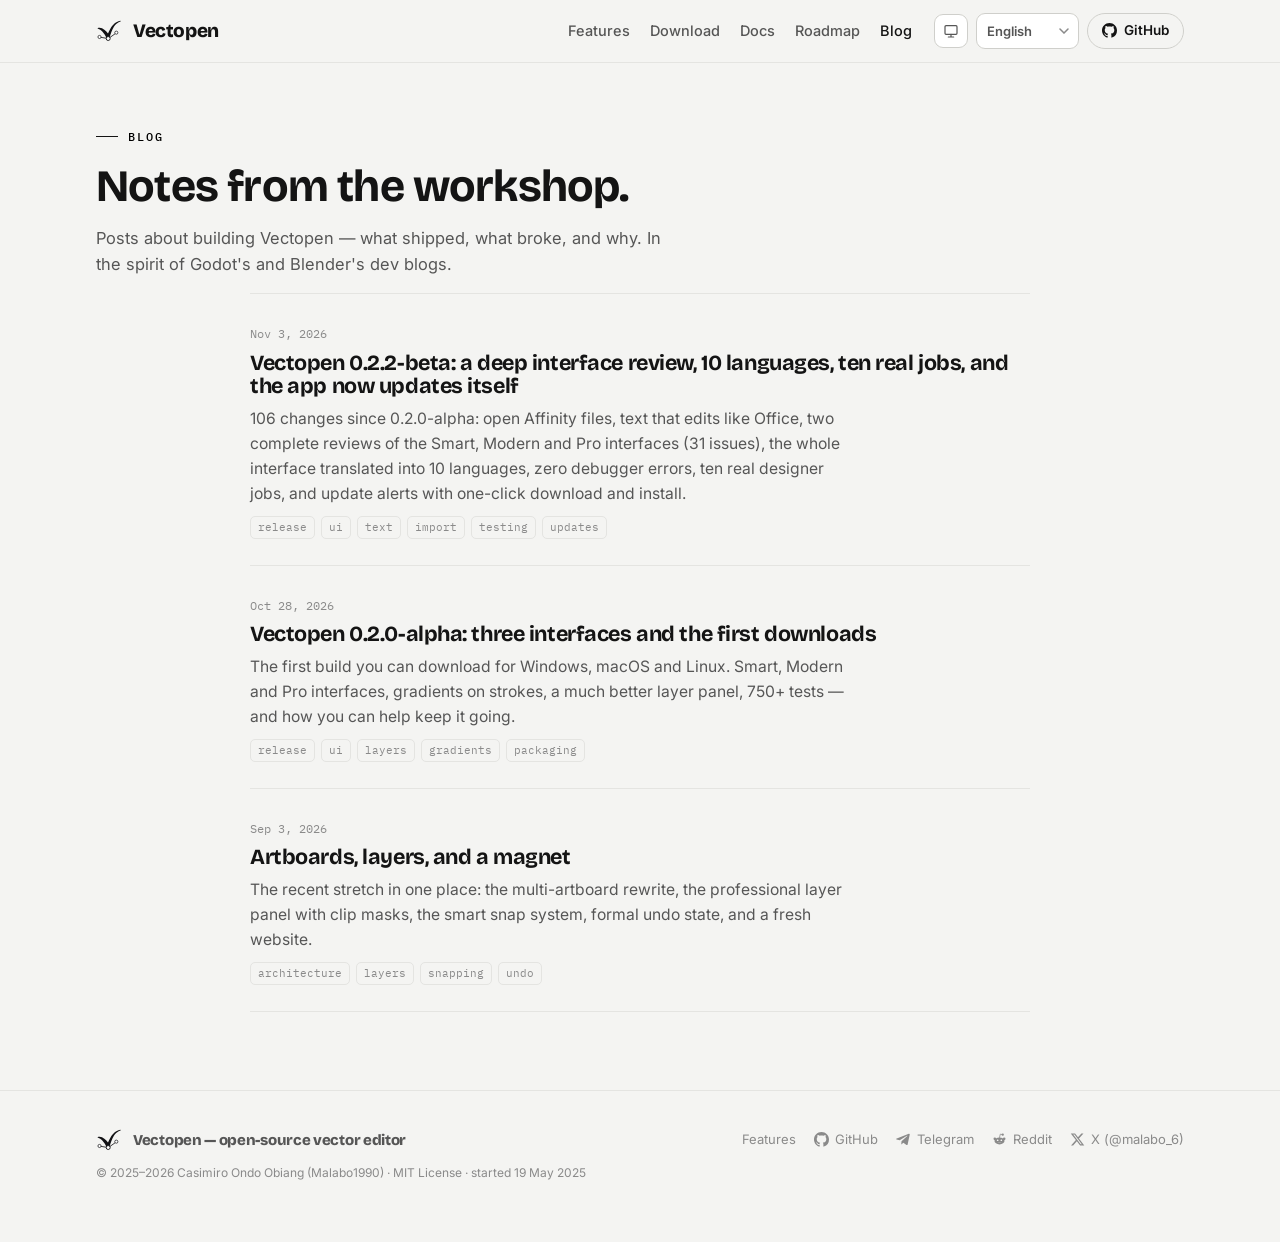
==== commit bede07ab: "Blog legible sin JavaScript: listado y páginas por artículo pre-renderizados al publicar; logo compl" ====
--- a/web/blog/index.html
+++ b/web/blog/index.html
@@ -79,7 +79,7 @@
 <footer>
   <div class="wrap foot-in">
     <span class="brand" style="font-size:15px;color:var(--ink-2)">
-      <svg class="logomark" viewBox="0 0 35 31" width="26" height="26" aria-hidden="true"><g transform="translate(-268.083 -498.615)"><path class="lm-swoosh" d="M282.118,523.24C281.195,520.222 277.013,515.111 275.044,513.419C274.945,513.334 273.04,511.481 270.881,511.072C270.503,511 270.557,510.899 270.23,510.617C270.393,510.469 270.498,510.265 270.661,510.117C270.667,510.112 271.728,509.793 272.892,509.882C277.366,510.222 281.733,513.812 284.248,517.571C285.167,515.396 286.308,512.985 287.583,510.872C290.112,506.679 294.107,501.703 300.722,500.449C300.795,500.435 300.873,500.382 300.942,500.409C301.254,500.529 301.195,500.632 301.505,500.752C301.344,500.9 301.323,501.163 301.162,501.312C300.923,501.533 296.197,502.223 292.169,508.513C289.34,512.929 287.609,518.8 286.423,523.234C286.435,523.896 286.318,524.489 286.055,524.984C284.748,527.441 281.627,526.228 281.897,524.005C281.905,523.937 281.981,523.667 282.118,523.24Z"/></g></svg>
+      <svg class="logomark" viewBox="0 0 35 31" width="26" height="26" aria-hidden="true"><g transform="translate(-268.083 -498.615)"><path class="lm-swoosh" d="M282.118,523.24C281.195,520.222 277.013,515.111 275.044,513.419C274.945,513.334 273.04,511.481 270.881,511.072C270.503,511 270.557,510.899 270.23,510.617C270.393,510.469 270.498,510.265 270.661,510.117C270.667,510.112 271.728,509.793 272.892,509.882C277.366,510.222 281.733,513.812 284.248,517.571C285.167,515.396 286.308,512.985 287.583,510.872C290.112,506.679 294.107,501.703 300.722,500.449C300.795,500.435 300.873,500.382 300.942,500.409C301.254,500.529 301.195,500.632 301.505,500.752C301.344,500.9 301.323,501.163 301.162,501.312C300.923,501.533 296.197,502.223 292.169,508.513C289.34,512.929 287.609,518.8 286.423,523.234C286.435,523.896 286.318,524.489 286.055,524.984C284.748,527.441 281.627,526.228 281.897,524.005C281.905,523.937 281.981,523.667 282.118,523.24Z"/><path class="lm-line" d="M284.811,524.256L293.701,517.917"/><path class="lm-line" d="M282.229,522.133L272.651,520.59" transform="translate(2.25866 2.12231)"/><circle class="lm-node" cx="283.98" cy="524.256" r="7.468" transform="matrix(0.282308,0,0,0.282308,215.263,368.353)"/><circle class="lm-node" cx="283.98" cy="524.256" r="7.468" transform="matrix(0.282308,0,0,0.282308,192.632,374.146)"/><circle class="lm-node" cx="283.98" cy="524.256" r="7.468" transform="matrix(0.356531,0,0,0.356531,183.24,337.342)"/></g></svg>
       <span data-i18n="foot.brand">Vectopen &mdash; open-source vector editor</span>
     </span>
     <div class="foot-links">
